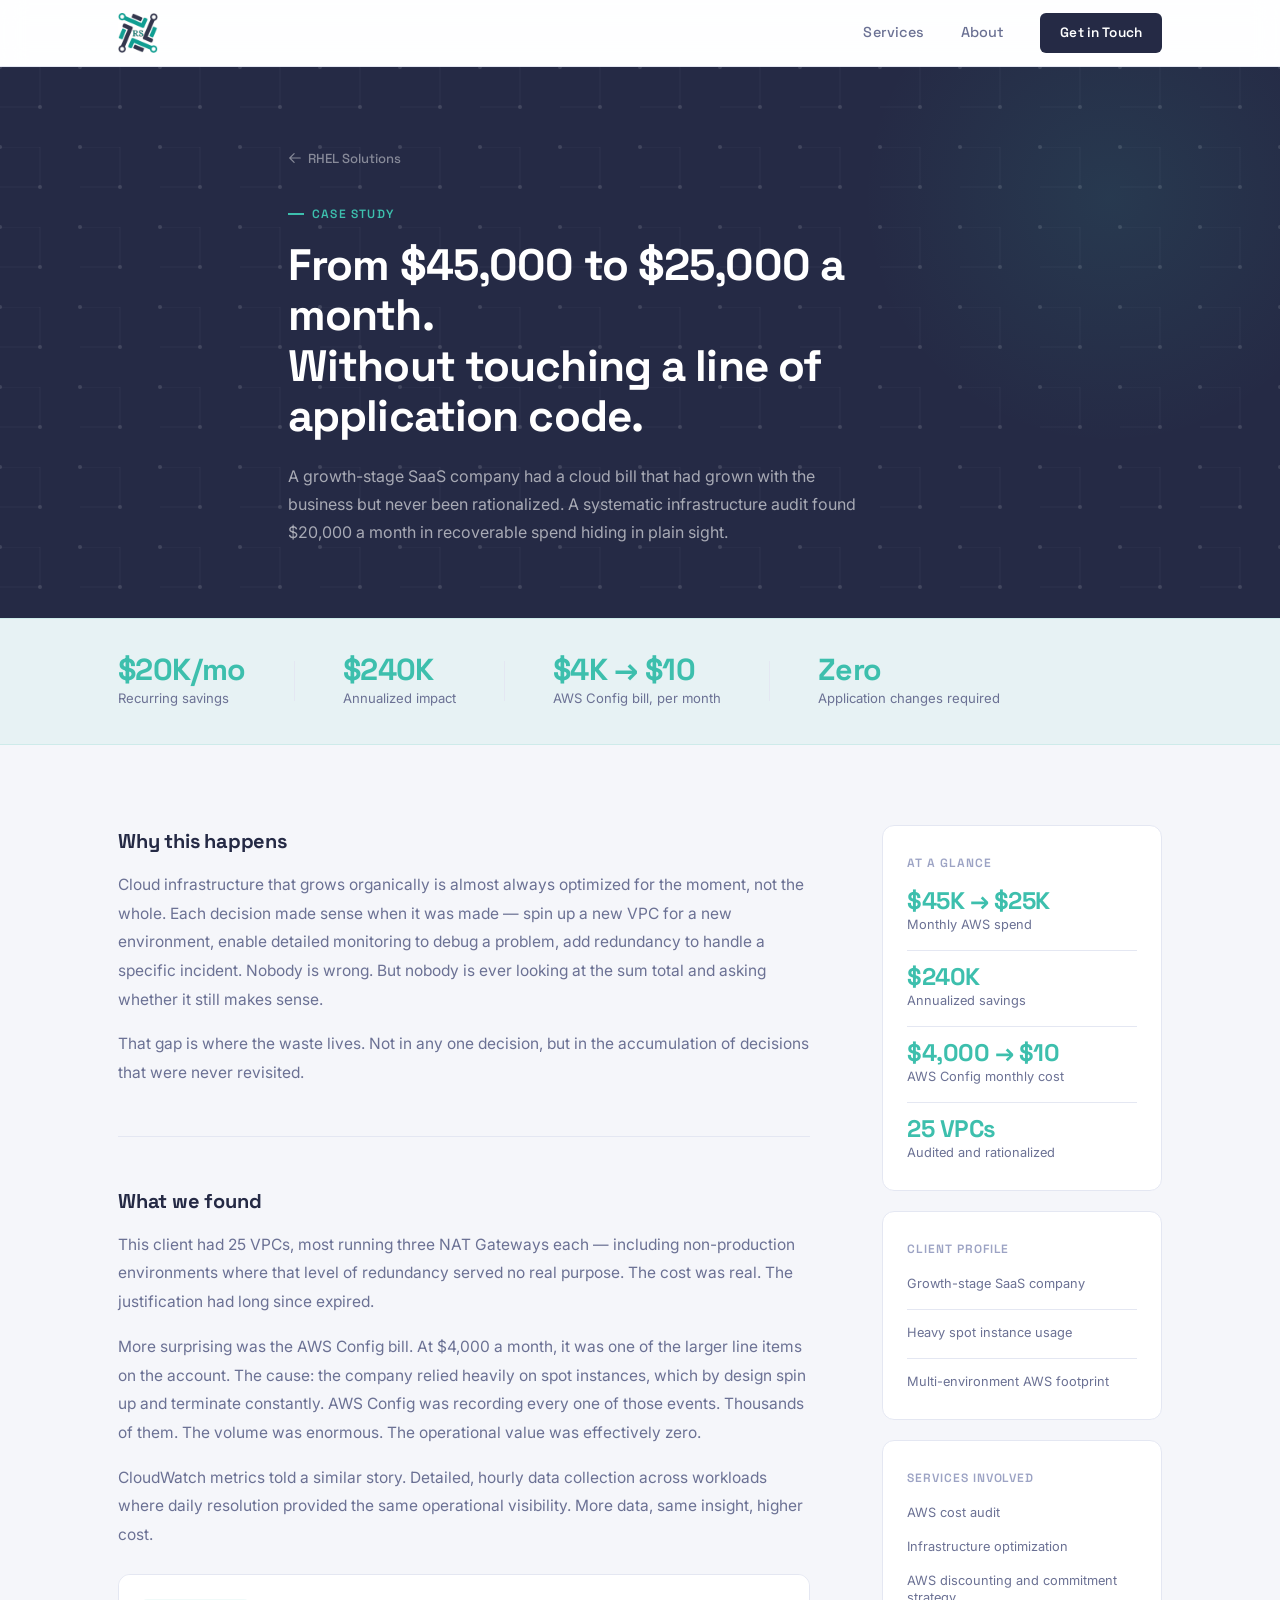
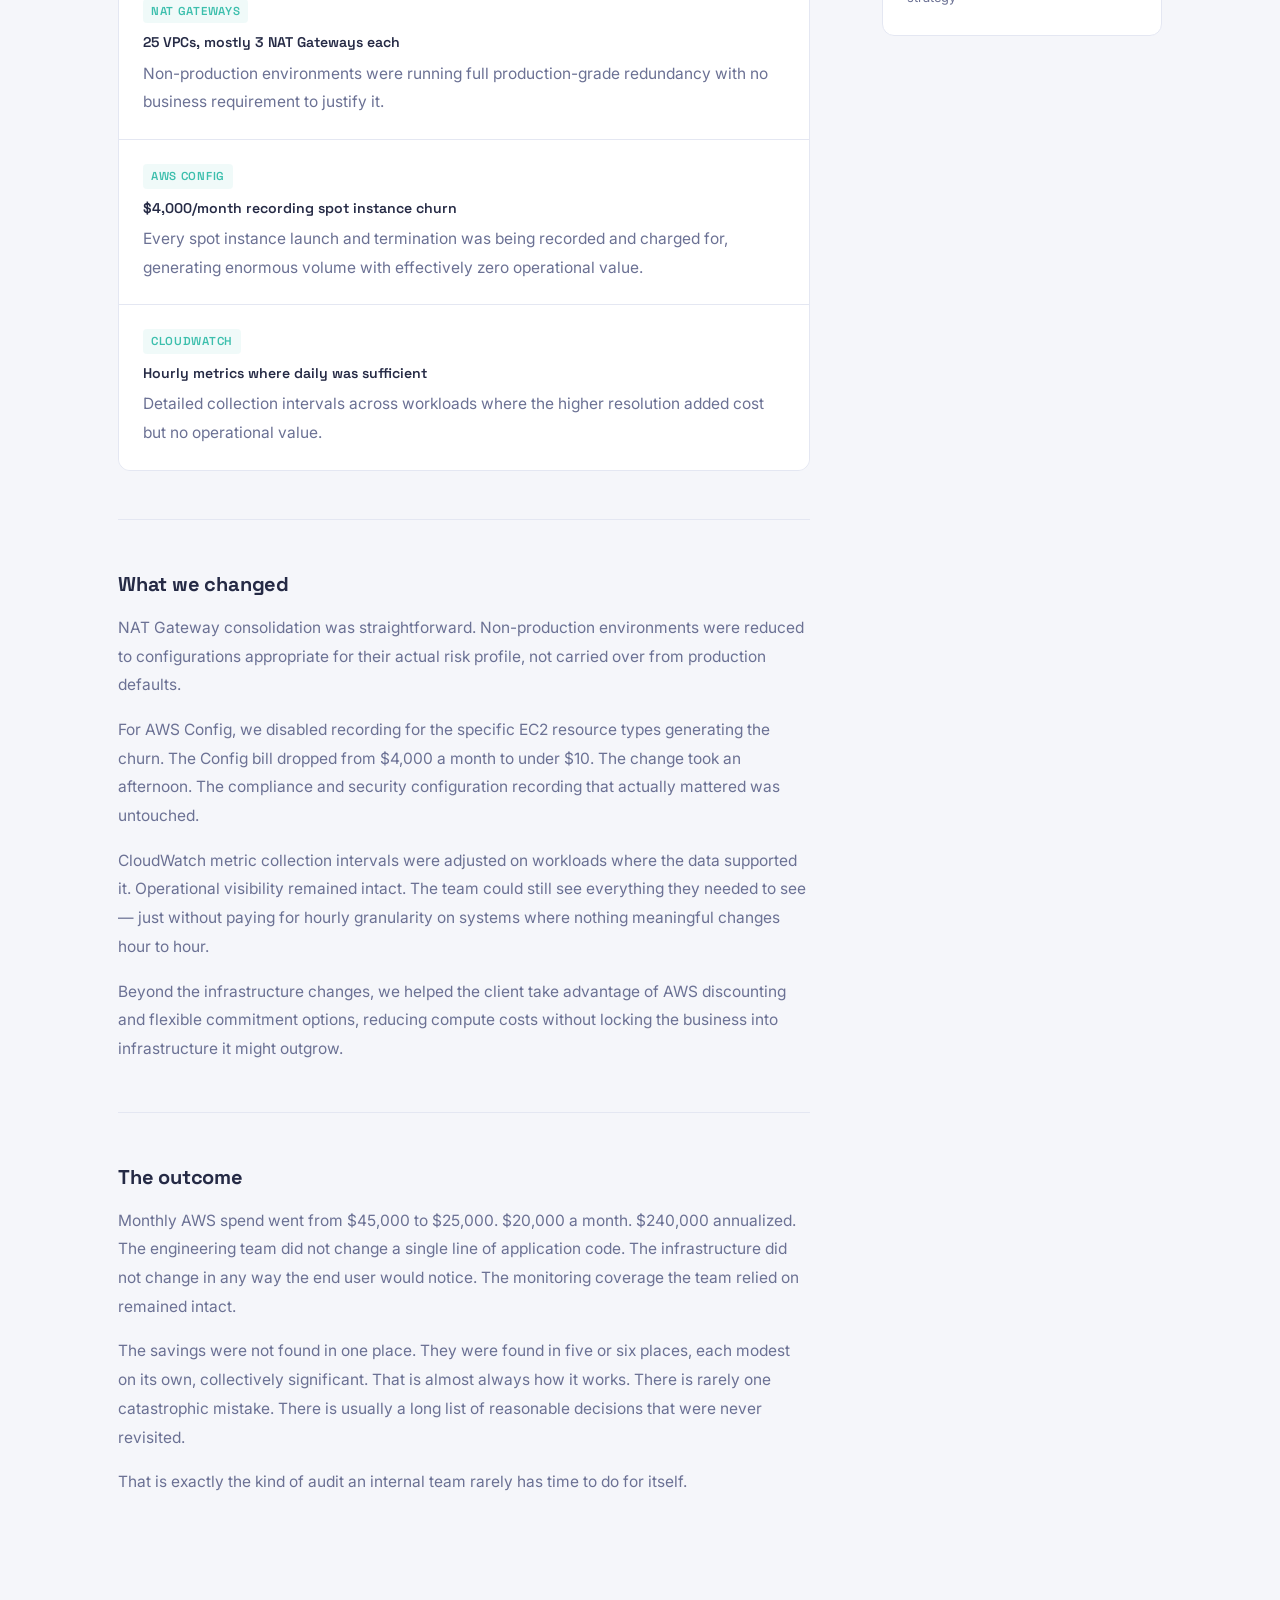
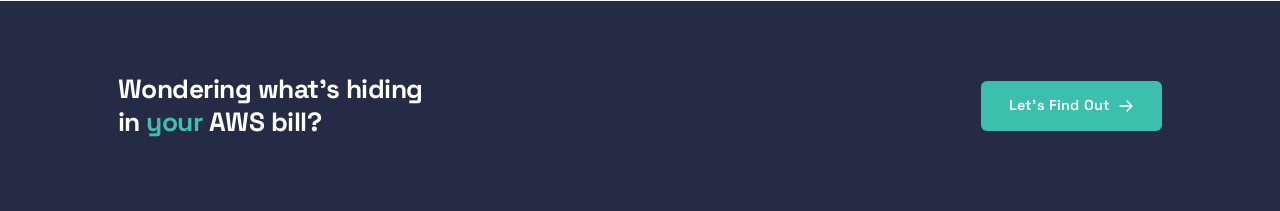
==== case-studies/aws-cost-optimization.html @ 65efef50 "Add AWS cost optimization case study and wire up homepage link New /case-studies/aws-cost-optimizati" ====
<!DOCTYPE html>
<html lang="en">
<head>
  <meta charset="UTF-8" />
  <meta name="viewport" content="width=device-width, initial-scale=1.0" />
  <title>AWS Cost Optimization — RHEL Solutions</title>
  <meta name="description" content="How RHEL Solutions reduced a growth-stage company's AWS bill from $45,000 to $25,000 per month through a systematic infrastructure audit." />
  <link rel="stylesheet" href="../style.css" />
  <link rel="preconnect" href="https://fonts.googleapis.com" />
  <link rel="preconnect" href="https://fonts.gstatic.com" crossorigin />
  <link href="https://fonts.googleapis.com/css2?family=Inter:wght@400;500&family=Space+Grotesk:wght@400;500;600;700&display=swap" rel="stylesheet" />
  <style>
    .cs-hero {
      background: var(--navy);
      color: #fff;
      padding: 80px 0 72px;
      position: relative;
      overflow: hidden;
    }
    .cs-hero::before {
      content: '';
      position: absolute;
      inset: 0;
      background-image: url("data:image/svg+xml,%3Csvg xmlns='http://www.w3.org/2000/svg' width='80' height='80'%3E%3Ccircle cx='40' cy='40' r='2' fill='white' opacity='0.12'/%3E%3Ccircle cx='0' cy='0' r='2' fill='white' opacity='0.12'/%3E%3Ccircle cx='80' cy='0' r='2' fill='white' opacity='0.12'/%3E%3Ccircle cx='0' cy='80' r='2' fill='white' opacity='0.12'/%3E%3Ccircle cx='80' cy='80' r='2' fill='white' opacity='0.12'/%3E%3Cline x1='0' y1='0' x2='40' y2='0' stroke='white' stroke-width='0.6' opacity='0.06'/%3E%3Cline x1='40' y1='0' x2='40' y2='40' stroke='white' stroke-width='0.6' opacity='0.06'/%3E%3Cline x1='0' y1='40' x2='40' y2='40' stroke='white' stroke-width='0.6' opacity='0.06'/%3E%3C/svg%3E");
      pointer-events: none;
    }
    .cs-hero::after {
      content: '';
      position: absolute;
      top: -120px;
      right: -80px;
      width: 500px;
      height: 500px;
      background: radial-gradient(circle, rgba(61,191,173,0.1) 0%, transparent 70%);
      pointer-events: none;
    }
    .cs-hero-inner {
      position: relative;
      z-index: 1;
      max-width: 760px;
    }
    .cs-back {
      display: inline-flex;
      align-items: center;
      gap: 6px;
      font-family: var(--font-display);
      font-size: 0.82rem;
      font-weight: 500;
      color: rgba(255,255,255,0.45);
      margin-bottom: 36px;
      transition: color 0.15s;
    }
    .cs-back:hover { color: var(--teal); }
    .cs-back svg { flex-shrink: 0; }
    .cs-label {
      font-family: var(--font-display);
      font-size: 0.75rem;
      font-weight: 600;
      letter-spacing: 0.1em;
      text-transform: uppercase;
      color: var(--teal);
      margin-bottom: 16px;
      display: flex;
      align-items: center;
      gap: 8px;
    }
    .cs-label::before {
      content: '';
      display: block;
      width: 16px;
      height: 2px;
      background: var(--teal);
    }
    .cs-hero h1 {
      font-family: var(--font-display);
      font-size: clamp(1.9rem, 4vw, 2.75rem);
      font-weight: 700;
      line-height: 1.15;
      letter-spacing: -0.02em;
      color: #fff;
      margin-bottom: 20px;
    }
    .cs-hero-sub {
      font-size: 1rem;
      color: rgba(255,255,255,0.6);
      line-height: 1.75;
      max-width: 580px;
    }
    .cs-outcome-bar {
      background: var(--teal-faint);
      border-top: 1px solid rgba(61,191,173,0.15);
      border-bottom: 1px solid rgba(61,191,173,0.15);
      padding: 36px 0;
    }
    .cs-outcome-bar .container {
      display: flex;
      gap: 48px;
      flex-wrap: wrap;
      align-items: center;
    }
    .cs-outcome-item {
      display: flex;
      flex-direction: column;
      gap: 4px;
    }
    .cs-outcome-number {
      font-family: var(--font-display);
      font-size: 1.9rem;
      font-weight: 700;
      color: var(--teal);
      letter-spacing: -0.02em;
      line-height: 1;
    }
    .cs-outcome-label {
      font-size: 0.82rem;
      color: var(--text-muted);
      line-height: 1.4;
    }
    .cs-outcome-divider {
      width: 1px;
      height: 40px;
      background: var(--border);
      flex-shrink: 0;
    }
    .cs-body {
      padding: 80px 0 104px;
      background: var(--off-white);
    }
    .cs-body-inner {
      display: grid;
      grid-template-columns: 1fr 280px;
      gap: 72px;
      align-items: start;
    }
    .cs-content h2 {
      font-family: var(--font-display);
      font-size: 1.25rem;
      font-weight: 700;
      color: var(--navy);
      letter-spacing: -0.01em;
      margin-bottom: 14px;
      margin-top: 48px;
      padding-top: 48px;
      border-top: 1px solid var(--border);
    }
    .cs-content h2:first-child { margin-top: 0; padding-top: 0; border-top: none; }
    .cs-content p {
      color: var(--text-muted);
      font-size: 0.97rem;
      line-height: 1.85;
      margin-bottom: 16px;
    }
    .cs-content p:last-child { margin-bottom: 0; }
    .cs-findings {
      display: flex;
      flex-direction: column;
      gap: 0;
      border: 1px solid var(--border);
      border-radius: var(--radius-lg);
      overflow: hidden;
      margin-top: 24px;
    }
    .cs-finding {
      padding: 22px 24px;
      border-bottom: 1px solid var(--border);
      background: var(--surface);
    }
    .cs-finding:last-child { border-bottom: none; }
    .cs-finding-title {
      font-family: var(--font-display);
      font-size: 0.88rem;
      font-weight: 600;
      color: var(--navy);
      margin-bottom: 6px;
    }
    .cs-finding-desc {
      font-size: 0.85rem;
      color: var(--text-muted);
      line-height: 1.6;
      margin: 0;
    }
    .cs-finding-badge {
      display: inline-block;
      font-family: var(--font-display);
      font-size: 0.72rem;
      font-weight: 600;
      letter-spacing: 0.06em;
      text-transform: uppercase;
      color: var(--teal);
      background: var(--teal-faint);
      border-radius: 4px;
      padding: 3px 8px;
      margin-bottom: 8px;
    }
    .cs-sidebar {
      position: sticky;
      top: 88px;
      display: flex;
      flex-direction: column;
      gap: 20px;
    }
    .cs-sidebar-card {
      background: var(--surface);
      border: 1px solid var(--border);
      border-radius: var(--radius-lg);
      padding: 28px 24px;
    }
    .cs-sidebar-card h4 {
      font-family: var(--font-display);
      font-size: 0.75rem;
      font-weight: 600;
      letter-spacing: 0.08em;
      text-transform: uppercase;
      color: var(--text-faint);
      margin-bottom: 16px;
    }
    .cs-sidebar-stat {
      margin-bottom: 16px;
    }
    .cs-sidebar-stat:last-child { margin-bottom: 0; }
    .cs-sidebar-stat .num {
      font-family: var(--font-display);
      font-size: 1.5rem;
      font-weight: 700;
      color: var(--teal);
      letter-spacing: -0.02em;
      line-height: 1;
      display: block;
    }
    .cs-sidebar-stat .lbl {
      font-size: 0.8rem;
      color: var(--text-muted);
      line-height: 1.4;
      display: block;
      margin-top: 3px;
    }
    .cs-sidebar-divider {
      height: 1px;
      background: var(--border);
      margin: 14px 0;
    }
    .cs-cta {
      background: var(--navy);
      padding: 72px 0;
    }
    .cs-cta-inner {
      display: flex;
      align-items: center;
      justify-content: space-between;
      gap: 32px;
      flex-wrap: wrap;
    }
    .cs-cta h3 {
      font-family: var(--font-display);
      font-size: clamp(1.3rem, 2.5vw, 1.65rem);
      font-weight: 700;
      color: #fff;
      letter-spacing: -0.02em;
      max-width: 480px;
      line-height: 1.25;
    }
    .cs-cta h3 em {
      font-style: normal;
      color: var(--teal);
    }
    @media (max-width: 900px) {
      .cs-body-inner { grid-template-columns: 1fr; }
      .cs-sidebar { position: static; }
      .cs-outcome-bar .container { gap: 32px; }
      .cs-outcome-divider { display: none; }
    }
    @media (max-width: 640px) {
      .cs-cta-inner { flex-direction: column; align-items: flex-start; }
    }
  </style>
</head>
<body>

  <!-- NAV -->
  <header class="nav">
    <div class="container nav-inner">
      <a href="/" class="nav-logo">
        <img src="../logo.png" alt="RHEL Solutions" />
      </a>
      <nav class="nav-links">
        <a href="/#services">Services</a>
        <a href="/#about">About</a>
        <a href="/#contact" class="btn btn-sm">Get in Touch</a>
      </nav>
    </div>
  </header>

  <!-- HERO -->
  <section class="cs-hero">
    <div class="container cs-hero-inner">
      <a href="/" class="cs-back">
        <svg xmlns="http://www.w3.org/2000/svg" width="14" height="14" fill="none" viewBox="0 0 24 24" stroke="currentColor" stroke-width="2">
          <path stroke-linecap="round" stroke-linejoin="round" d="M10.5 19.5L3 12m0 0l7.5-7.5M3 12h18" />
        </svg>
        RHEL Solutions
      </a>
      <p class="cs-label">Case Study</p>
      <h1>From $45,000 to $25,000 a month.<br />Without touching a line of application code.</h1>
      <p class="cs-hero-sub">A growth-stage SaaS company had a cloud bill that had grown with the business but never been rationalized. A systematic infrastructure audit found $20,000 a month in recoverable spend hiding in plain sight.</p>
    </div>
  </section>

  <!-- OUTCOME BAR -->
  <div class="cs-outcome-bar">
    <div class="container">
      <div class="cs-outcome-item">
        <span class="cs-outcome-number">$20K/mo</span>
        <span class="cs-outcome-label">Recurring savings</span>
      </div>
      <div class="cs-outcome-divider"></div>
      <div class="cs-outcome-item">
        <span class="cs-outcome-number">$240K</span>
        <span class="cs-outcome-label">Annualized impact</span>
      </div>
      <div class="cs-outcome-divider"></div>
      <div class="cs-outcome-item">
        <span class="cs-outcome-number">$4K → $10</span>
        <span class="cs-outcome-label">AWS Config bill, per month</span>
      </div>
      <div class="cs-outcome-divider"></div>
      <div class="cs-outcome-item">
        <span class="cs-outcome-number">Zero</span>
        <span class="cs-outcome-label">Application changes required</span>
      </div>
    </div>
  </div>

  <!-- BODY -->
  <section class="cs-body">
    <div class="container cs-body-inner">

      <div class="cs-content">

        <h2>Why this happens</h2>
        <p>Cloud infrastructure that grows organically is almost always optimized for the moment, not the whole. Each decision made sense when it was made — spin up a new VPC for a new environment, enable detailed monitoring to debug a problem, add redundancy to handle a specific incident. Nobody is wrong. But nobody is ever looking at the sum total and asking whether it still makes sense.</p>
        <p>That gap is where the waste lives. Not in any one decision, but in the accumulation of decisions that were never revisited.</p>

        <h2>What we found</h2>
        <p>This client had 25 VPCs, most running three NAT Gateways each — including non-production environments where that level of redundancy served no real purpose. The cost was real. The justification had long since expired.</p>
        <p>More surprising was the AWS Config bill. At $4,000 a month, it was one of the larger line items on the account. The cause: the company relied heavily on spot instances, which by design spin up and terminate constantly. AWS Config was recording every one of those events. Thousands of them. The volume was enormous. The operational value was effectively zero.</p>
        <p>CloudWatch metrics told a similar story. Detailed, hourly data collection across workloads where daily resolution provided the same operational visibility. More data, same insight, higher cost.</p>

        <div class="cs-findings">
          <div class="cs-finding">
            <div class="cs-finding-badge">NAT Gateways</div>
            <div class="cs-finding-title">25 VPCs, mostly 3 NAT Gateways each</div>
            <p class="cs-finding-desc">Non-production environments were running full production-grade redundancy with no business requirement to justify it.</p>
          </div>
          <div class="cs-finding">
            <div class="cs-finding-badge">AWS Config</div>
            <div class="cs-finding-title">$4,000/month recording spot instance churn</div>
            <p class="cs-finding-desc">Every spot instance launch and termination was being recorded and charged for, generating enormous volume with effectively zero operational value.</p>
          </div>
          <div class="cs-finding">
            <div class="cs-finding-badge">CloudWatch</div>
            <div class="cs-finding-title">Hourly metrics where daily was sufficient</div>
            <p class="cs-finding-desc">Detailed collection intervals across workloads where the higher resolution added cost but no operational value.</p>
          </div>
        </div>

        <h2>What we changed</h2>
        <p>NAT Gateway consolidation was straightforward. Non-production environments were reduced to configurations appropriate for their actual risk profile, not carried over from production defaults.</p>
        <p>For AWS Config, we disabled recording for the specific EC2 resource types generating the churn. The Config bill dropped from $4,000 a month to under $10. The change took an afternoon. The compliance and security configuration recording that actually mattered was untouched.</p>
        <p>CloudWatch metric collection intervals were adjusted on workloads where the data supported it. Operational visibility remained intact. The team could still see everything they needed to see — just without paying for hourly granularity on systems where nothing meaningful changes hour to hour.</p>
        <p>Beyond the infrastructure changes, we helped the client take advantage of AWS discounting and flexible commitment options, reducing compute costs without locking the business into infrastructure it might outgrow.</p>

        <h2>The outcome</h2>
        <p>Monthly AWS spend went from $45,000 to $25,000. $20,000 a month. $240,000 annualized. The engineering team did not change a single line of application code. The infrastructure did not change in any way the end user would notice. The monitoring coverage the team relied on remained intact.</p>
        <p>The savings were not found in one place. They were found in five or six places, each modest on its own, collectively significant. That is almost always how it works. There is rarely one catastrophic mistake. There is usually a long list of reasonable decisions that were never revisited.</p>
        <p>That is exactly the kind of audit an internal team rarely has time to do for itself.</p>

      </div>

      <aside class="cs-sidebar">
        <div class="cs-sidebar-card">
          <h4>At a Glance</h4>
          <div class="cs-sidebar-stat">
            <span class="num">$45K → $25K</span>
            <span class="lbl">Monthly AWS spend</span>
          </div>
          <div class="cs-sidebar-divider"></div>
          <div class="cs-sidebar-stat">
            <span class="num">$240K</span>
            <span class="lbl">Annualized savings</span>
          </div>
          <div class="cs-sidebar-divider"></div>
          <div class="cs-sidebar-stat">
            <span class="num">$4,000 → $10</span>
            <span class="lbl">AWS Config monthly cost</span>
          </div>
          <div class="cs-sidebar-divider"></div>
          <div class="cs-sidebar-stat">
            <span class="num">25 VPCs</span>
            <span class="lbl">Audited and rationalized</span>
          </div>
        </div>
        <div class="cs-sidebar-card">
          <h4>Client Profile</h4>
          <div class="cs-sidebar-stat">
            <span class="lbl">Growth-stage SaaS company</span>
          </div>
          <div class="cs-sidebar-divider"></div>
          <div class="cs-sidebar-stat">
            <span class="lbl">Heavy spot instance usage</span>
          </div>
          <div class="cs-sidebar-divider"></div>
          <div class="cs-sidebar-stat">
            <span class="lbl">Multi-environment AWS footprint</span>
          </div>
        </div>
        <div class="cs-sidebar-card">
          <h4>Services Involved</h4>
          <div class="cs-sidebar-stat">
            <span class="lbl">AWS cost audit</span>
          </div>
          <div class="cs-sidebar-stat">
            <span class="lbl">Infrastructure optimization</span>
          </div>
          <div class="cs-sidebar-stat">
            <span class="lbl">AWS discounting and commitment strategy</span>
          </div>
        </div>
      </aside>

    </div>
  </section>

  <!-- CTA -->
  <section class="cs-cta">
    <div class="container cs-cta-inner">
      <h3>Wondering what's hiding<br />in <em>your</em> AWS bill?</h3>
      <a href="/#contact" class="btn btn-primary">
        Let's Find Out
        <svg xmlns="http://www.w3.org/2000/svg" width="16" height="16" fill="none" viewBox="0 0 24 24" stroke="currentColor" stroke-width="2">
          <path stroke-linecap="round" stroke-linejoin="round" d="M13.5 4.5L21 12m0 0l-7.5 7.5M21 12H3" />
        </svg>
      </a>
    </div>
  </section>

  <script>
    const observer = new IntersectionObserver((entries) => {
      entries.forEach(e => {
        if (e.isIntersecting) {
          e.target.classList.add('visible');
          observer.unobserve(e.target);
        }
      });
    }, { threshold: 0.1, rootMargin: '0px 0px -40px 0px' });
    document.querySelectorAll('.reveal').forEach(el => observer.observe(el));
  </script>

</body>
</html>
---- style.css ----
/* ── TOKENS ── */
:root {
  --teal:        #3DBFAD;
  --teal-dark:   #2EA090;
  --teal-faint:  rgba(61,191,173,0.08);
  --navy:        #252A45;
  --navy-mid:    #2F3558;
  --navy-light:  #3D4369;
  --off-white:   #F5F6FA;
  --surface:     #FFFFFF;
  --text:        #1A1E35;
  --text-muted:  #6B7194;
  --text-faint:  #9CA3C4;
  --border:      #E4E7F2;
  --radius:      6px;
  --radius-lg:   12px;
  --font-display:'Space Grotesk', system-ui, sans-serif;
  --font-body:   'Inter', system-ui, sans-serif;
  --ease:        cubic-bezier(0.22, 1, 0.36, 1);
}

/* ── RESET ── */
*, *::before, *::after { box-sizing: border-box; margin: 0; padding: 0; }
html { scroll-behavior: smooth; }
body { font-family: var(--font-body); color: var(--text); background: var(--off-white); line-height: 1.6; -webkit-font-smoothing: antialiased; }
img { display: block; max-width: 100%; }
a { color: inherit; text-decoration: none; }

/* ── LAYOUT ── */
.container { max-width: 1100px; margin: 0 auto; padding: 0 28px; }

/* ── BUTTONS ── */
.btn {
  display: inline-flex;
  align-items: center;
  gap: 8px;
  padding: 13px 28px;
  border-radius: var(--radius);
  font-family: var(--font-display);
  font-weight: 600;
  font-size: 0.9rem;
  letter-spacing: 0.01em;
  cursor: pointer;
  transition: all 0.2s var(--ease);
  border: none;
  white-space: nowrap;
}
.btn-primary {
  background: var(--teal);
  color: #fff;
  box-shadow: 0 0 0 0 rgba(61,191,173,0.4);
}
.btn-primary:hover {
  background: var(--teal-dark);
  transform: translateY(-1px);
  box-shadow: 0 4px 20px rgba(61,191,173,0.3);
}
.btn-ghost {
  background: rgba(255,255,255,0.1);
  color: #fff;
  border: 1px solid rgba(255,255,255,0.2);
}
.btn-ghost:hover { background: rgba(255,255,255,0.18); }
.btn-sm { padding: 9px 20px; font-size: 0.85rem; }

/* ── NAV ── */
.nav {
  position: sticky;
  top: 0;
  z-index: 100;
  background: rgba(255,255,255,0.9);
  backdrop-filter: blur(12px);
  -webkit-backdrop-filter: blur(12px);
  border-bottom: 1px solid var(--border);
}
.nav-inner {
  display: flex;
  align-items: center;
  justify-content: space-between;
  height: 66px;
}
.nav-logo img { height: 40px; }
.nav-links {
  display: flex;
  align-items: center;
  gap: 36px;
}
.nav-links a:not(.btn) {
  font-family: var(--font-display);
  font-weight: 500;
  font-size: 0.9rem;
  color: var(--text-muted);
  letter-spacing: 0.01em;
  transition: color 0.15s;
  position: relative;
}
.nav-links a:not(.btn)::after {
  content: '';
  position: absolute;
  bottom: -3px;
  left: 0;
  right: 0;
  height: 2px;
  background: var(--teal);
  transform: scaleX(0);
  transition: transform 0.2s var(--ease);
}
.nav-links a:not(.btn):hover { color: var(--navy); }
.nav-links a:not(.btn):hover::after { transform: scaleX(1); }
.nav-links .btn {
  background: var(--navy);
  color: #fff;
  padding: 9px 20px;
  font-size: 0.85rem;
}
.nav-links .btn:hover { background: var(--navy-mid); transform: none; box-shadow: none; }

/* ── HERO ── */
.hero {
  background: var(--navy);
  color: #fff;
  padding: 112px 0 104px;
  position: relative;
  overflow: hidden;
}

/* Circuit board background pattern */
.hero::before {
  content: '';
  position: absolute;
  inset: 0;
  background-image: url("data:image/svg+xml,%3Csvg xmlns='http://www.w3.org/2000/svg' width='80' height='80'%3E%3Ccircle cx='40' cy='40' r='2' fill='white' opacity='0.12'/%3E%3Ccircle cx='0' cy='0' r='2' fill='white' opacity='0.12'/%3E%3Ccircle cx='80' cy='0' r='2' fill='white' opacity='0.12'/%3E%3Ccircle cx='0' cy='80' r='2' fill='white' opacity='0.12'/%3E%3Ccircle cx='80' cy='80' r='2' fill='white' opacity='0.12'/%3E%3Ccircle cx='40' cy='0' r='1.5' fill='white' opacity='0.07'/%3E%3Ccircle cx='0' cy='40' r='1.5' fill='white' opacity='0.07'/%3E%3Cline x1='0' y1='0' x2='40' y2='0' stroke='white' stroke-width='0.6' opacity='0.06'/%3E%3Cline x1='40' y1='0' x2='40' y2='40' stroke='white' stroke-width='0.6' opacity='0.06'/%3E%3Cline x1='0' y1='40' x2='40' y2='40' stroke='white' stroke-width='0.6' opacity='0.06'/%3E%3Cline x1='40' y1='40' x2='80' y2='40' stroke='white' stroke-width='0.6' opacity='0.04'/%3E%3Cline x1='80' y1='0' x2='80' y2='40' stroke='white' stroke-width='0.6' opacity='0.04'/%3E%3C/svg%3E");
  pointer-events: none;
}

/* Teal gradient glow in hero */
.hero::after {
  content: '';
  position: absolute;
  top: -120px;
  right: -80px;
  width: 600px;
  height: 600px;
  background: radial-gradient(circle, rgba(61,191,173,0.12) 0%, transparent 70%);
  pointer-events: none;
}

.hero-inner {
  position: relative;
  z-index: 1;
  max-width: 700px;
}

.hero-eyebrow {
  display: inline-flex;
  align-items: center;
  gap: 8px;
  font-family: var(--font-display);
  font-size: 0.78rem;
  font-weight: 600;
  letter-spacing: 0.1em;
  text-transform: uppercase;
  color: var(--teal);
  margin-bottom: 20px;
}
.hero-eyebrow::before {
  content: '';
  display: block;
  width: 20px;
  height: 2px;
  background: var(--teal);
}

.hero h1 {
  font-family: var(--font-display);
  font-size: clamp(2.4rem, 5.5vw, 3.75rem);
  font-weight: 700;
  line-height: 1.1;
  letter-spacing: -0.02em;
  margin-bottom: 24px;
  color: #fff;
}
.hero h1 em {
  font-style: normal;
  color: var(--teal);
}
.hero-sub {
  font-size: 1.05rem;
  color: rgba(255,255,255,0.65);
  margin-bottom: 40px;
  max-width: 540px;
  line-height: 1.75;
}
.hero-actions {
  display: flex;
  gap: 14px;
  flex-wrap: wrap;
}

/* ── SERVICES ── */
.services {
  padding: 104px 0;
  background: var(--surface);
}
.section-label {
  font-family: var(--font-display);
  font-size: 0.75rem;
  font-weight: 600;
  letter-spacing: 0.1em;
  text-transform: uppercase;
  color: var(--teal);
  margin-bottom: 12px;
  display: flex;
  align-items: center;
  gap: 8px;
}
.section-label::before {
  content: '';
  display: block;
  width: 16px;
  height: 2px;
  background: var(--teal);
}
.section-title {
  font-family: var(--font-display);
  font-size: clamp(1.75rem, 3vw, 2.25rem);
  font-weight: 700;
  color: var(--navy);
  letter-spacing: -0.02em;
  margin-bottom: 12px;
  line-height: 1.2;
}
.section-sub {
  color: var(--text-muted);
  font-size: 1rem;
  margin-bottom: 56px;
  max-width: 500px;
  line-height: 1.7;
}
.services-grid {
  display: grid;
  grid-template-columns: repeat(3, 1fr);
  gap: 2px;
  background: var(--border);
  border: 1px solid var(--border);
  border-radius: var(--radius-lg);
  overflow: hidden;
}
.service-card {
  background: var(--surface);
  padding: 40px 36px;
  position: relative;
  transition: background 0.2s;
}
.service-card::before {
  content: '';
  position: absolute;
  top: 0;
  left: 0;
  width: 3px;
  height: 100%;
  background: var(--teal);
  transform: scaleY(0);
  transform-origin: top;
  transition: transform 0.25s var(--ease);
}
.service-card:hover { background: var(--off-white); }
.service-card:hover::before { transform: scaleY(1); }

.service-icon {
  color: var(--teal);
  margin-bottom: 20px;
  width: 44px;
  height: 44px;
  background: var(--teal-faint);
  border-radius: var(--radius);
  display: flex;
  align-items: center;
  justify-content: center;
}
.service-card h3 {
  font-family: var(--font-display);
  font-size: 1.05rem;
  font-weight: 600;
  color: var(--navy);
  margin-bottom: 12px;
  letter-spacing: -0.01em;
}
.service-card p {
  color: var(--text-muted);
  font-size: 0.92rem;
  line-height: 1.7;
}

/* ── WHY ── */
.why {
  padding: 104px 0;
  background: var(--navy);
  color: #fff;
  position: relative;
  overflow: hidden;
}
.why::before {
  content: '';
  position: absolute;
  bottom: -200px;
  left: -100px;
  width: 500px;
  height: 500px;
  background: radial-gradient(circle, rgba(61,191,173,0.08) 0%, transparent 65%);
  pointer-events: none;
}
.why-inner {
  display: grid;
  grid-template-columns: 1.1fr 1fr;
  gap: 80px;
  align-items: start;
  position: relative;
  z-index: 1;
}
.why-text .section-label { color: var(--teal); }
.why-text .section-label::before { background: var(--teal); }
.why-text .section-title { color: #fff; }
.why-text p {
  color: rgba(255,255,255,0.65);
  font-size: 0.97rem;
  line-height: 1.75;
  margin-bottom: 16px;
}
.why-text p:last-child { margin-bottom: 0; }

.why-proof {
  display: flex;
  flex-direction: column;
  gap: 0;
  border: 1px solid rgba(255,255,255,0.1);
  border-radius: var(--radius-lg);
  overflow: hidden;
}
.proof-item {
  display: flex;
  align-items: flex-start;
  gap: 16px;
  padding: 24px 28px;
  border-bottom: 1px solid rgba(255,255,255,0.07);
  transition: background 0.2s;
}
.proof-item:last-child { border-bottom: none; }
.proof-item:hover { background: rgba(255,255,255,0.04); }
.proof-dot {
  width: 8px;
  height: 8px;
  border-radius: 50%;
  background: var(--teal);
  flex-shrink: 0;
  margin-top: 6px;
}
.proof-item strong {
  font-family: var(--font-display);
  font-size: 0.9rem;
  font-weight: 600;
  color: #fff;
  display: block;
  margin-bottom: 4px;
}
.proof-item span {
  font-size: 0.85rem;
  color: rgba(255,255,255,0.5);
  line-height: 1.5;
}

/* ── STATS GRID ── */
.stats-grid {
  display: grid;
  grid-template-columns: 1fr 1fr;
  gap: 1px;
  background: rgba(255,255,255,0.08);
  border: 1px solid rgba(255,255,255,0.1);
  border-radius: var(--radius-lg);
  overflow: hidden;
}
.stat-card {
  padding: 26px 22px;
  background: rgba(255,255,255,0.02);
  transition: background 0.2s;
}
.stat-card:hover { background: rgba(255,255,255,0.06); }
.stat-numbers {
  display: flex;
  align-items: baseline;
  gap: 6px;
  margin-bottom: 8px;
  font-family: var(--font-display);
  font-weight: 700;
  letter-spacing: -0.02em;
  flex-wrap: wrap;
}
.stat-before {
  font-size: 1.5rem;
  color: rgba(255,255,255,0.3);
  text-decoration: line-through;
  text-decoration-color: rgba(255,255,255,0.15);
}
.stat-arrow {
  font-size: 0.9rem;
  color: var(--teal);
  opacity: 0.8;
  font-weight: 400;
}
.stat-after {
  font-size: 1.75rem;
  color: var(--teal);
  line-height: 1;
}
.stat-unit {
  font-size: 0.9rem;
  font-weight: 500;
  opacity: 0.7;
}
.stat-phrase {
  font-family: var(--font-display);
  font-size: 1.1rem;
  font-weight: 700;
  color: var(--teal);
  margin-bottom: 8px;
  letter-spacing: -0.01em;
  line-height: 1.25;
}
.stat-label {
  font-size: 0.8rem;
  color: rgba(255,255,255,0.5);
  line-height: 1.55;
  margin: 0;
}
.stat-card-link {
  display: block;
  text-decoration: none;
  cursor: pointer;
}
.stat-card-link:hover { background: rgba(255,255,255,0.08); }
.stat-read-more {
  display: block;
  margin-top: 12px;
  font-family: var(--font-display);
  font-size: 0.78rem;
  font-weight: 600;
  color: var(--teal);
  letter-spacing: 0.01em;
  transition: color 0.15s;
}
.stat-card-link:hover .stat-read-more { color: var(--teal-dark); }

/* ── ABOUT ── */
.about {
  padding: 104px 0;
  background: var(--off-white);
}
.about-inner {
  display: grid;
  grid-template-columns: 1fr 1fr;
  gap: 80px;
  align-items: start;
}
.about-text p {
  color: var(--text-muted);
  font-size: 0.97rem;
  line-height: 1.8;
  margin-bottom: 16px;
}
.about-text p:last-child { margin-bottom: 0; }
.about-aside {
  background: var(--surface);
  border: 1px solid var(--border);
  border-radius: var(--radius-lg);
  padding: 36px 32px;
}
.about-aside h4 {
  font-family: var(--font-display);
  font-size: 0.78rem;
  font-weight: 600;
  letter-spacing: 0.08em;
  text-transform: uppercase;
  color: var(--text-faint);
  margin-bottom: 20px;
}
.tech-list {
  display: flex;
  flex-wrap: wrap;
  gap: 8px;
  list-style: none;
}
.tech-list li {
  font-family: var(--font-display);
  font-size: 0.8rem;
  font-weight: 500;
  padding: 6px 12px;
  border-radius: 4px;
  background: var(--off-white);
  border: 1px solid var(--border);
  color: var(--navy);
  letter-spacing: 0.01em;
}

/* ── FOUNDER BIO ── */
.founder-bio {
  margin-top: 28px;
  padding-top: 28px;
  border-top: 1px solid var(--border);
}
.linkedin-link {
  display: inline-flex;
  align-items: center;
  gap: 6px;
  font-family: var(--font-display);
  font-size: 0.85rem;
  font-weight: 600;
  color: var(--teal);
  transition: color 0.15s;
}
.linkedin-link:hover { color: var(--teal-dark); }

/* ── CONTACT ── */
.contact {
  padding: 104px 0;
  background: var(--surface);
  border-top: 1px solid var(--border);
}
.contact-inner {
  display: grid;
  grid-template-columns: 1fr 1.5fr;
  gap: 80px;
  align-items: start;
}
.contact-text p {
  color: var(--text-muted);
  font-size: 0.97rem;
  line-height: 1.7;
  margin-bottom: 12px;
}
.contact-text p:last-child { margin-bottom: 0; }

.contact-form {
  display: flex;
  flex-direction: column;
  gap: 12px;
}
.form-row {
  display: grid;
  grid-template-columns: 1fr 1fr;
  gap: 12px;
}
.contact-form input,
.contact-form textarea,
.contact-form select {
  width: 100%;
  padding: 13px 16px;
  border: 1px solid var(--border);
  border-radius: var(--radius);
  font-family: var(--font-body);
  font-size: 0.92rem;
  color: var(--text);
  background: var(--off-white);
  transition: border-color 0.15s, box-shadow 0.15s;
  outline: none;
  appearance: none;
}
.contact-form input:focus,
.contact-form textarea:focus {
  border-color: var(--teal);
  box-shadow: 0 0 0 3px rgba(61,191,173,0.12);
  background: var(--surface);
}
.contact-form textarea { resize: vertical; min-height: 120px; }
.contact-form input::placeholder,
.contact-form textarea::placeholder { color: var(--text-faint); }
.contact-form .btn { align-self: flex-start; margin-top: 4px; }

/* ── FOOTER ── */
.footer {
  background: var(--navy);
  padding: 40px 0;
}
.footer-inner {
  display: flex;
  align-items: center;
  justify-content: space-between;
  flex-wrap: wrap;
  gap: 16px;
}
.footer p {
  font-size: 0.83rem;
  color: rgba(255,255,255,0.35);
}
.footer-nav {
  display: flex;
  gap: 28px;
}
.footer-nav a {
  font-family: var(--font-display);
  font-size: 0.83rem;
  font-weight: 500;
  color: rgba(255,255,255,0.45);
  transition: color 0.15s;
}
.footer-nav a:hover { color: var(--teal); }

/* ── SCROLL ANIMATIONS ── */
.reveal {
  opacity: 0;
  transform: translateY(24px);
  transition: opacity 0.6s var(--ease), transform 0.6s var(--ease);
}
.reveal.visible {
  opacity: 1;
  transform: none;
}
.reveal-delay-1 { transition-delay: 0.1s; }
.reveal-delay-2 { transition-delay: 0.2s; }
.reveal-delay-3 { transition-delay: 0.3s; }

/* ── RESPONSIVE ── */
@media (max-width: 900px) {
  .services-grid { grid-template-columns: 1fr; }
  .why-inner { grid-template-columns: 1fr; gap: 48px; }
  .stats-grid { grid-template-columns: 1fr; }
  .about-inner { grid-template-columns: 1fr; gap: 40px; }
  .contact-inner { grid-template-columns: 1fr; gap: 48px; }
}
@media (max-width: 640px) {
  .form-row { grid-template-columns: 1fr; }
  .hero { padding: 80px 0 72px; }
  .nav-links a:not(.btn) { display: none; }
  .footer-inner { flex-direction: column; align-items: flex-start; gap: 20px; }
  .hero-actions { flex-direction: column; }
  .hero-actions .btn { width: 100%; justify-content: center; }
}

/* ── REDUCED MOTION ── */
@media (prefers-reduced-motion: reduce) {
  .reveal { opacity: 1; transform: none; transition: none; }
  * { transition-duration: 0.01ms !important; }
}
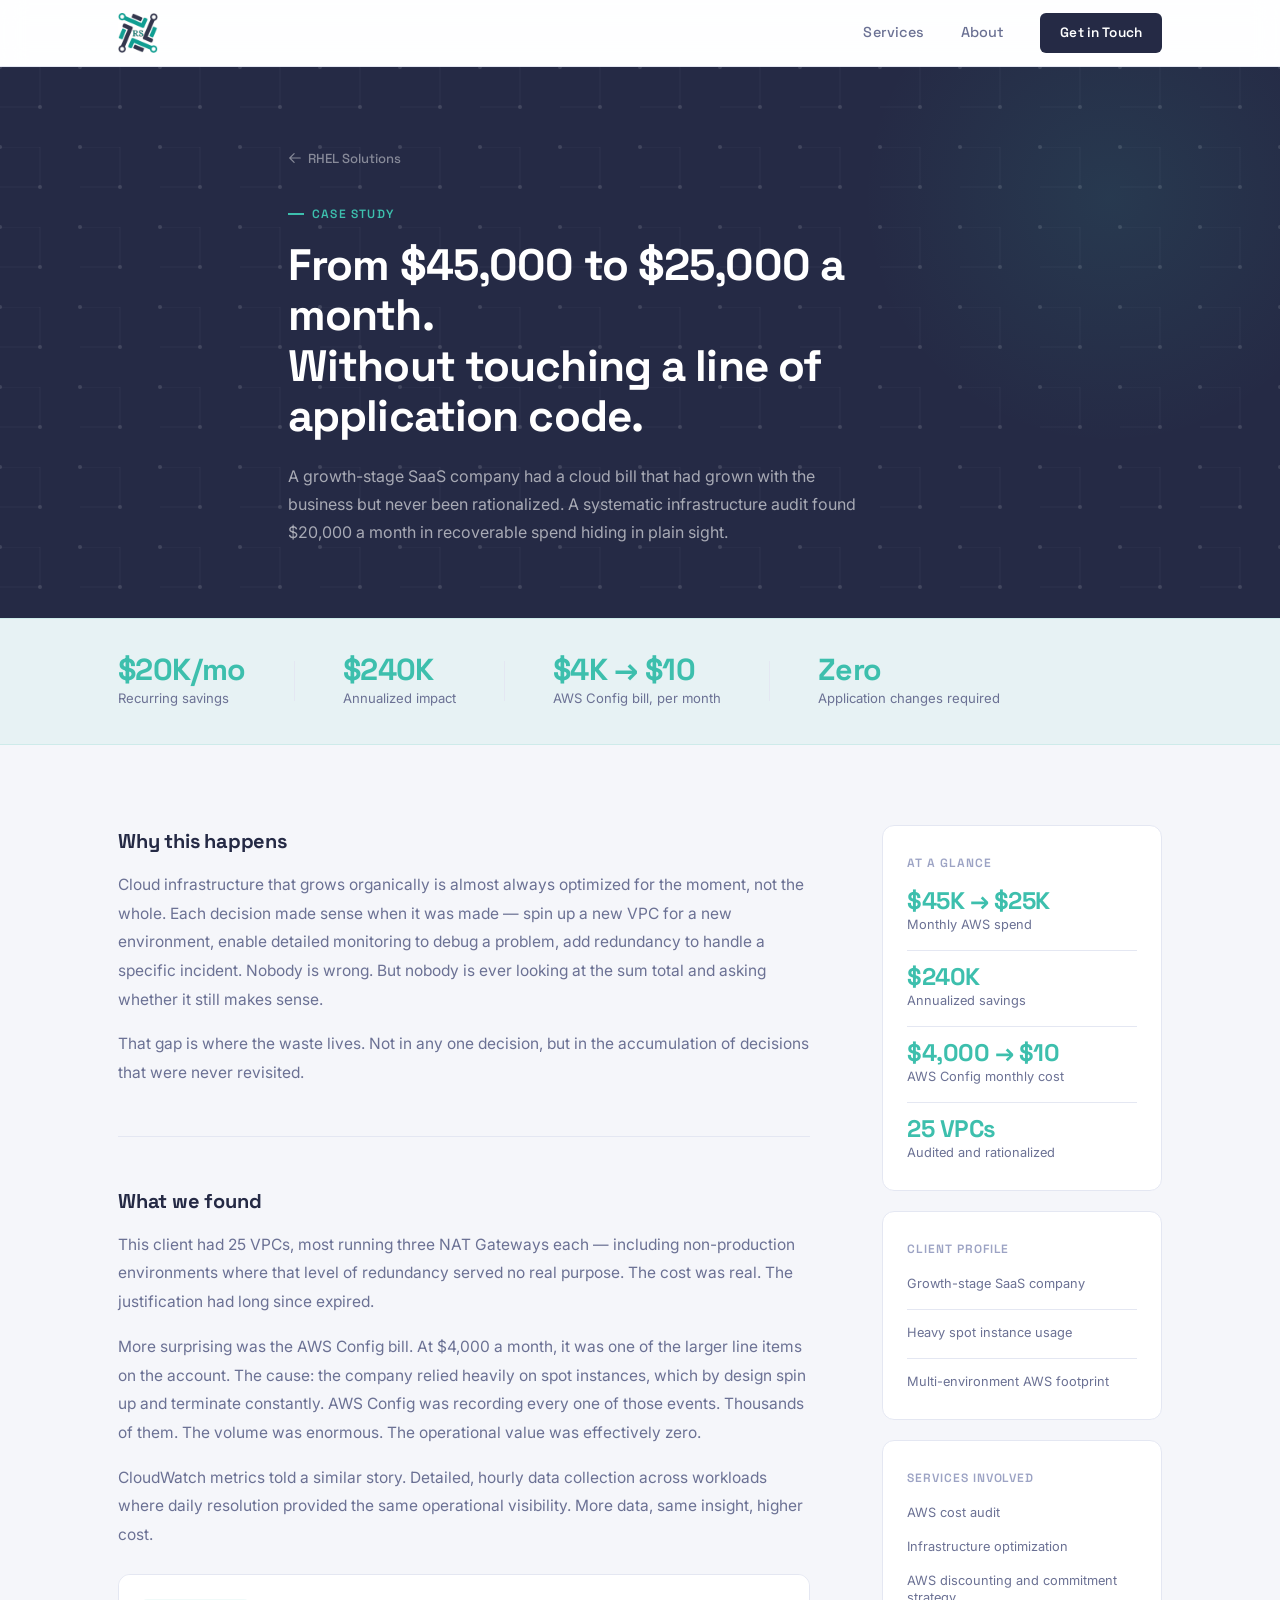
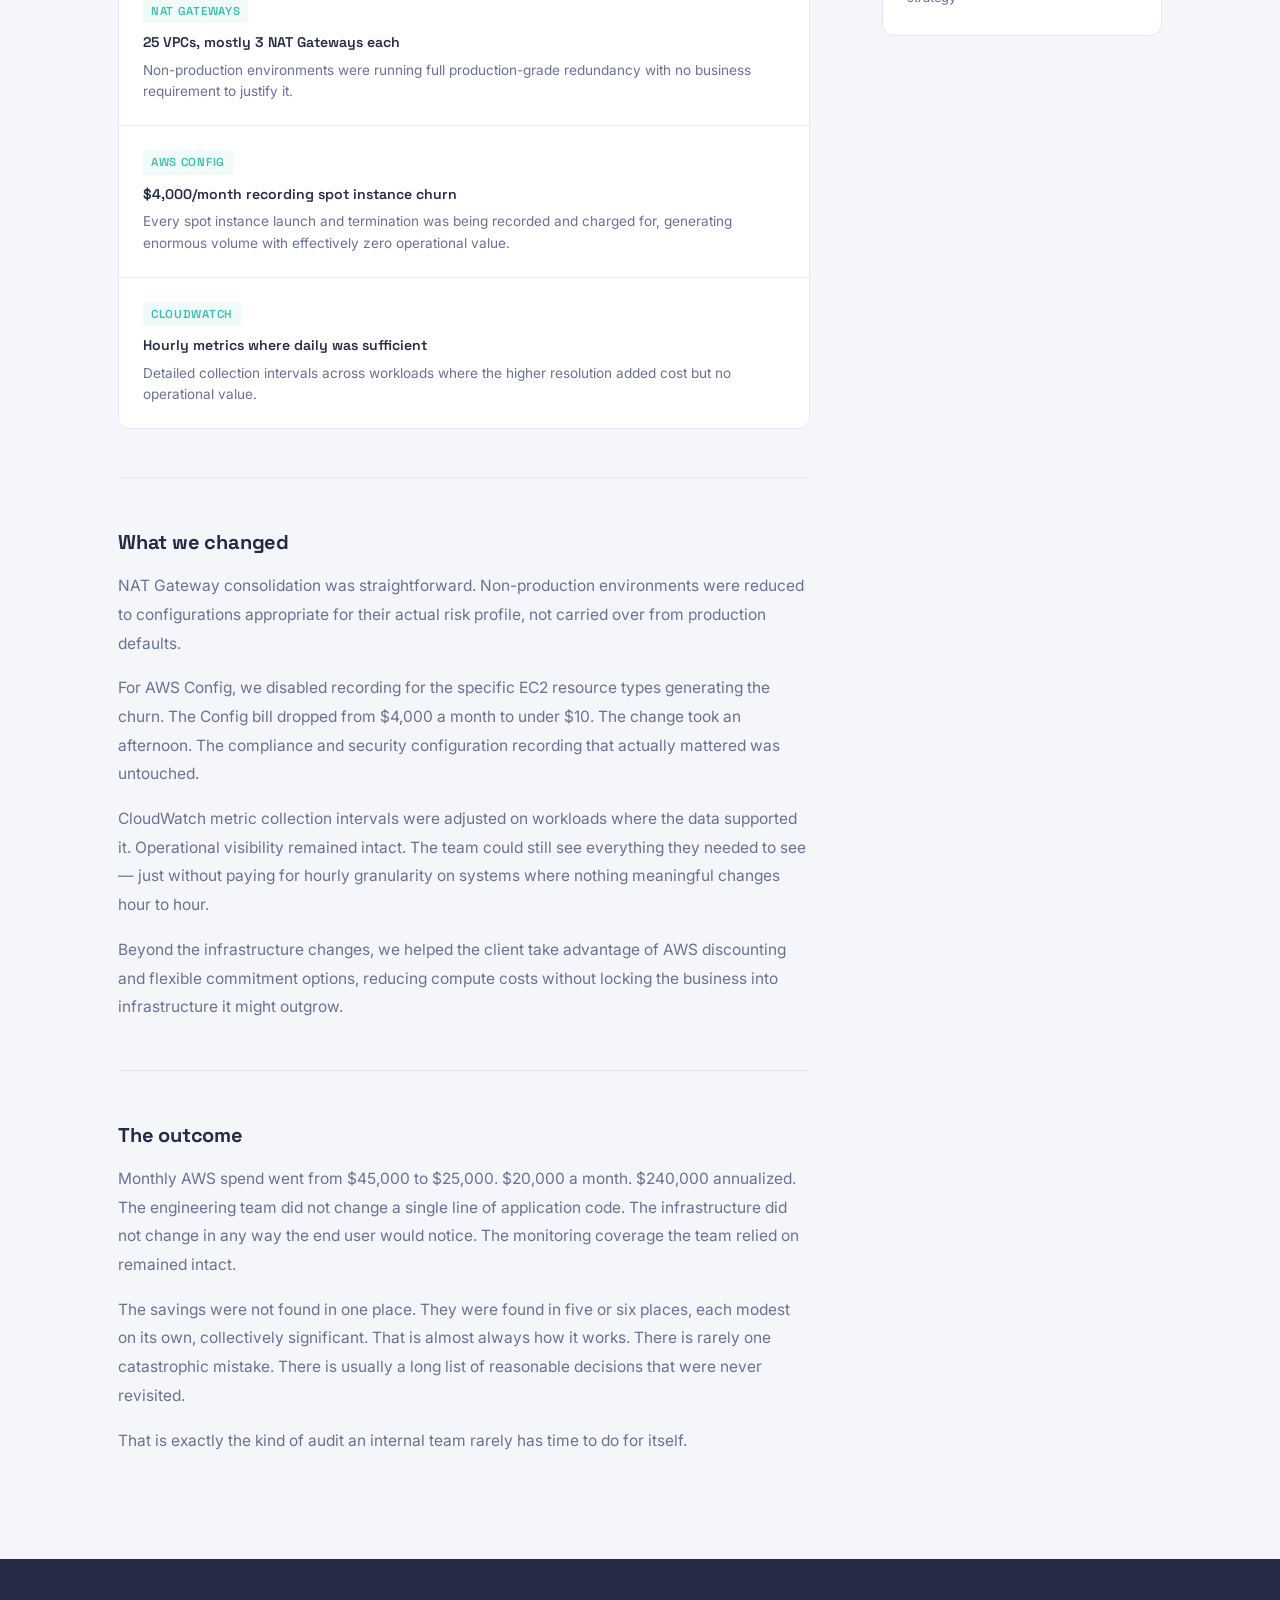
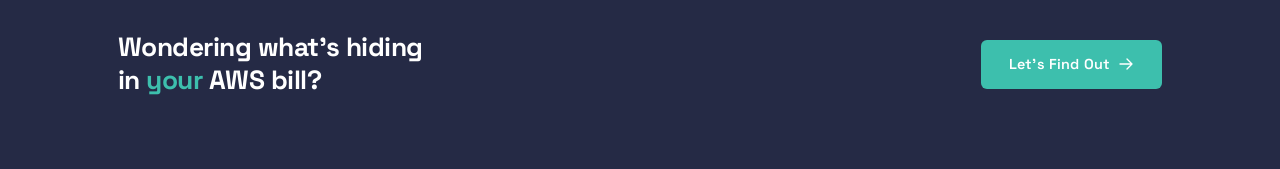
==== commit af0a3797: "Add client testimonial section and fix CSS specificity bugs Adds a testimonial section between About" ====
--- a/case-studies/aws-cost-optimization.html
+++ b/case-studies/aws-cost-optimization.html
@@ -173,7 +173,7 @@
       color: var(--navy);
       margin-bottom: 6px;
     }
-    .cs-finding-desc {
+    .cs-finding-desc.cs-finding-desc {
       font-size: 0.85rem;
       color: var(--text-muted);
       line-height: 1.6;
--- a/style.css
+++ b/style.css
@@ -21,7 +21,7 @@
 
 /* ── RESET ── */
 *, *::before, *::after { box-sizing: border-box; margin: 0; padding: 0; }
-html { scroll-behavior: smooth; }
+html { scroll-behavior: smooth; -webkit-text-size-adjust: 100%; text-size-adjust: 100%; }
 body { font-family: var(--font-body); color: var(--text); background: var(--off-white); line-height: 1.6; -webkit-font-smoothing: antialiased; }
 img { display: block; max-width: 100%; }
 a { color: inherit; text-decoration: none; }
@@ -202,13 +202,13 @@
   padding: 104px 0;
   background: var(--surface);
 }
-.section-label {
+.section-label.section-label {
   font-family: var(--font-display);
   font-size: 0.75rem;
   font-weight: 600;
   letter-spacing: 0.1em;
   text-transform: uppercase;
-  color: var(--teal);
+  color: var(--text-muted);
   margin-bottom: 12px;
   display: flex;
   align-items: center;
@@ -221,7 +221,7 @@
   height: 2px;
   background: var(--teal);
 }
-.section-title {
+.section-title.section-title {
   font-family: var(--font-display);
   font-size: clamp(1.75rem, 3vw, 2.25rem);
   font-weight: 700;
@@ -230,12 +230,23 @@
   margin-bottom: 12px;
   line-height: 1.2;
 }
-.section-sub {
+.section-sub.section-sub {
   color: var(--text-muted);
   font-size: 1rem;
   margin-bottom: 56px;
   max-width: 500px;
   line-height: 1.7;
+}
+
+/* Any section marked .section-dark automatically gets the navy-section
+   label/title treatment (teal, larger label; white title) — no per-section
+   overrides needed. */
+.section-dark .section-label {
+  color: var(--teal);
+  font-size: 0.97rem;
+}
+.section-dark .section-title {
+  color: #fff;
 }
 .services-grid {
   display: grid;
@@ -318,9 +329,6 @@
   position: relative;
   z-index: 1;
 }
-.why-text .section-label { color: var(--teal); }
-.why-text .section-label::before { background: var(--teal); }
-.why-text .section-title { color: #fff; }
 .why-text p {
   color: rgba(255,255,255,0.65);
   font-size: 0.97rem;
@@ -518,6 +526,59 @@
   transition: color 0.15s;
 }
 .linkedin-link:hover { color: var(--teal-dark); }
+
+/* ── TESTIMONIAL ── */
+.testimonial {
+  padding: 104px 0;
+  background: var(--navy);
+  color: #fff;
+  position: relative;
+  overflow: hidden;
+}
+.testimonial::before {
+  content: '';
+  position: absolute;
+  top: -160px;
+  right: -120px;
+  width: 500px;
+  height: 500px;
+  background: radial-gradient(circle, rgba(61,191,173,0.08) 0%, transparent 65%);
+  pointer-events: none;
+}
+.testimonial-inner {
+  position: relative;
+  z-index: 1;
+}
+.testimonial-inner .section-title {
+  margin-bottom: 32px;
+}
+.testimonial-quote {
+  max-width: 700px;
+  font-family: var(--font-display);
+  font-size: 1.15rem;
+  font-weight: 500;
+  line-height: 1.65;
+  letter-spacing: -0.01em;
+  color: rgba(255,255,255,0.85);
+  margin-bottom: 24px;
+}
+.testimonial-quote p::before { content: '\201C'; }
+.testimonial-quote p::after { content: '\201D'; }
+.testimonial-attribution {
+  display: flex;
+  flex-direction: column;
+  gap: 4px;
+}
+.testimonial-name {
+  font-family: var(--font-display);
+  font-weight: 600;
+  font-size: 0.95rem;
+  color: var(--teal);
+}
+.testimonial-role {
+  font-size: 0.85rem;
+  color: rgba(255,255,255,0.5);
+}
 
 /* ── CONTACT ── */
 .contact {
